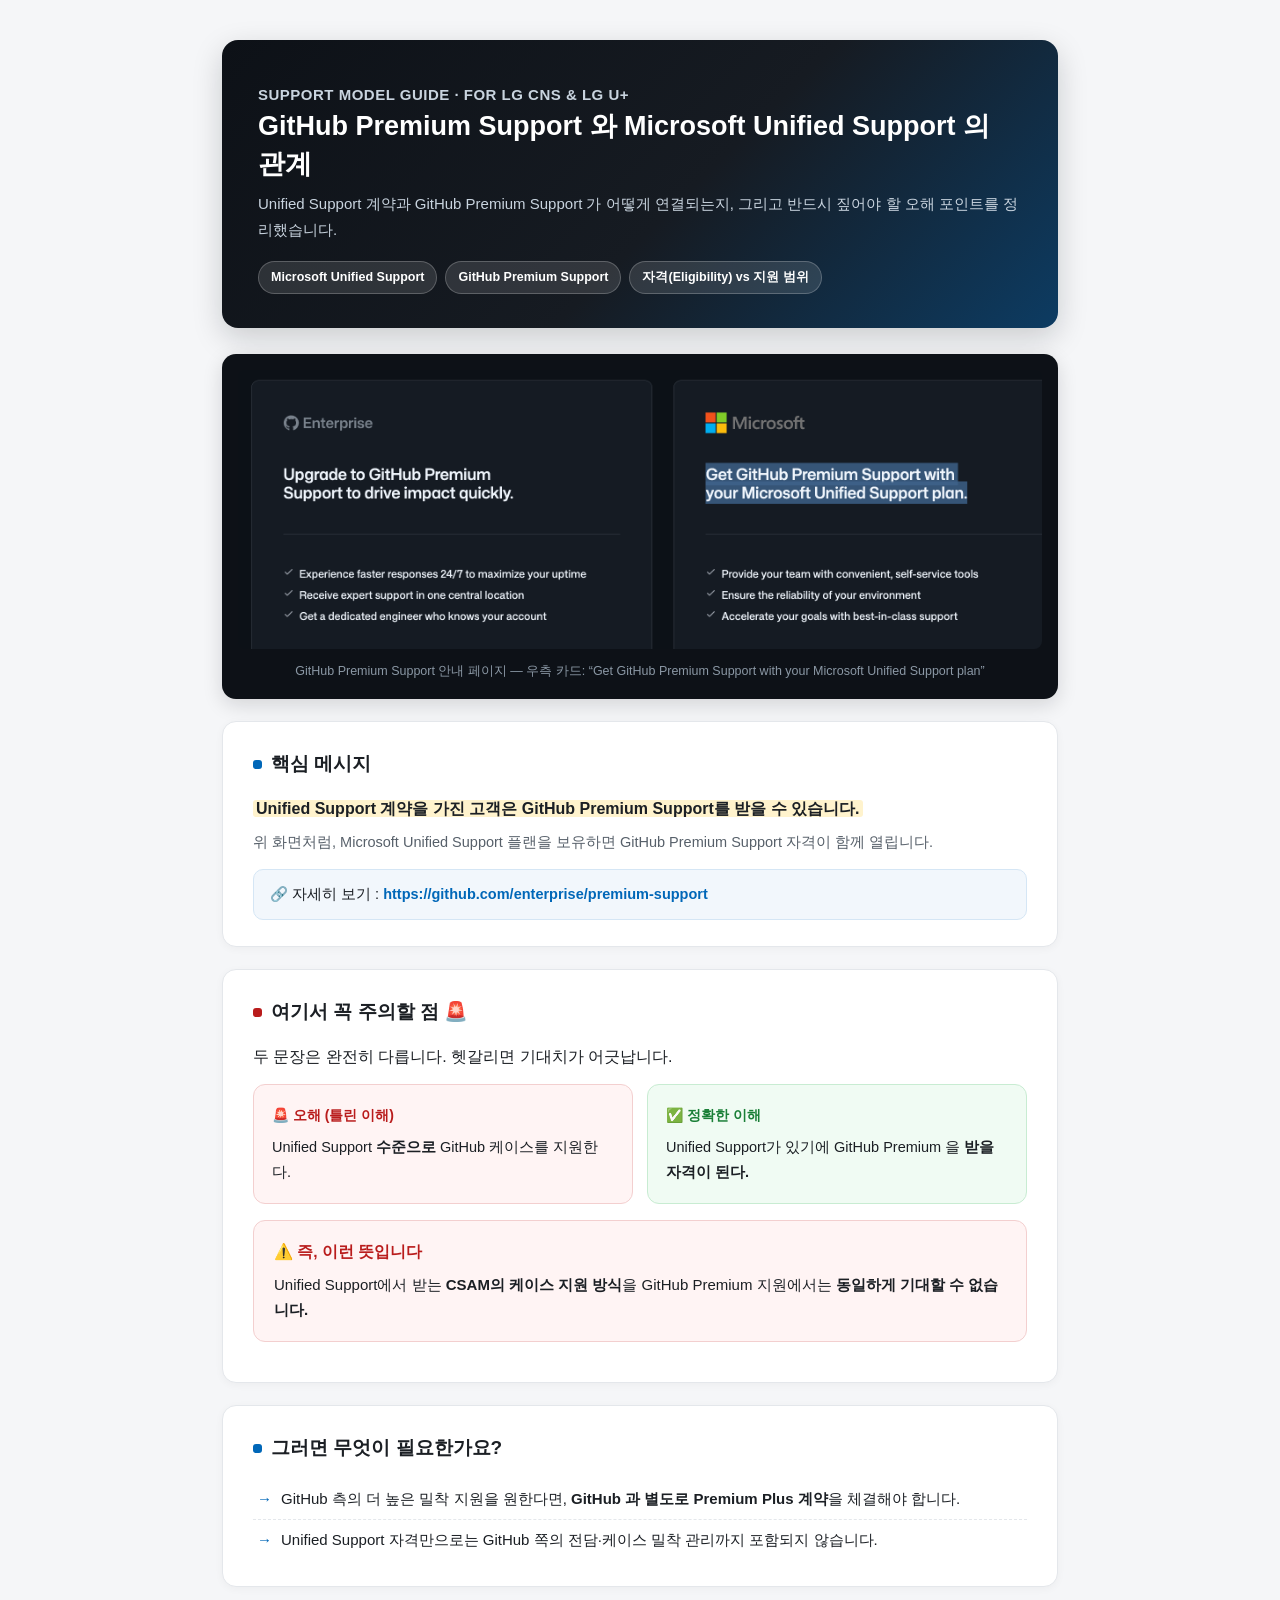
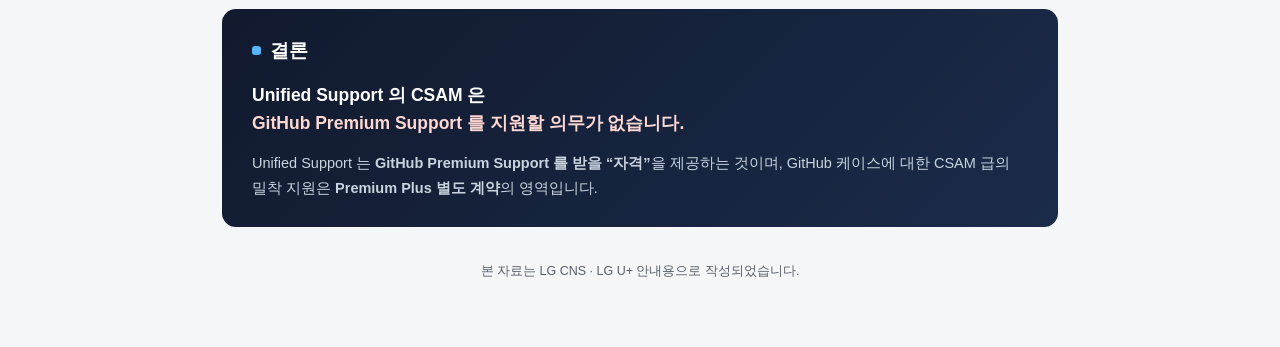
==== public/GHE/github-premium-support.html @ f6d270d6 "Add files via upload" ====
<!DOCTYPE html>
<html lang="ko">
<head>
<meta charset="UTF-8">
<meta name="viewport" content="width=device-width, initial-scale=1.0">
<title>GitHub Premium Support &amp; Microsoft Unified Support 안내</title>
<style>
  :root {
    --ms-blue: #0067b8;
    --gh-dark: #0d1117;
    --ink: #1b1f24;
    --muted: #57606a;
    --line: #e4e7eb;
    --ok: #1a7f37;
    --warn: #b91c1c;
    --warn-bg: #fff4f4;
    --ok-bg: #f0fbf3;
    --card-bg: #ffffff;
  }
  * { box-sizing: border-box; }
  html, body { margin: 0; padding: 0; }
  body {
    font-family: 'Microsoft GothicNeo', 'Apple SD Gothic Neo', 'Malgun Gothic',
                 '맑은 고딕', 'Segoe UI', sans-serif;
    color: var(--ink);
    background: #f5f6f8;
    line-height: 1.72;
    -webkit-font-smoothing: antialiased;
  }
  .wrap { max-width: 880px; margin: 0 auto; padding: 40px 22px 64px; }

  header.hero {
    background: linear-gradient(135deg, #0d1117 0%, #161b22 55%, #0067b8 160%);
    color: #fff; border-radius: 16px; padding: 34px 36px;
    box-shadow: 0 10px 30px rgba(13,17,23,.18);
  }
  .kicker { font-size: 13px; letter-spacing: .5px; color: #9fd0ff;
            text-transform: uppercase; font-weight: 700; margin: 0 0 8px; }
  header.hero h1 { font-size: 27px; line-height: 1.4; margin: 0 0 6px; font-weight: 800; }
  header.hero p { margin: 8px 0 0; color: #c9d4df; font-size: 15px; }
  .badges { margin-top: 18px; display: flex; gap: 8px; flex-wrap: wrap; }
  .badge { background: rgba(255,255,255,.12); border: 1px solid rgba(255,255,255,.22);
           padding: 5px 12px; border-radius: 999px; font-size: 12.5px; font-weight: 600; }

  .figure { margin: 26px 0 8px; background: #0d1117; border-radius: 14px;
            padding: 16px; box-shadow: 0 6px 20px rgba(13,17,23,.14); }
  .figure img { width: 100%; display: block; border-radius: 8px; }
  .figure figcaption { color: #8b98a5; font-size: 12.5px; text-align: center;
                       margin-top: 12px; }

  section.card { background: var(--card-bg); border: 1px solid var(--line);
                 border-radius: 14px; padding: 26px 30px; margin-top: 22px;
                 box-shadow: 0 2px 8px rgba(27,31,36,.04); }
  h2 { font-size: 19px; margin: 0 0 14px; font-weight: 800; display: flex;
       align-items: center; gap: 9px; }
  h2 .dot { width: 9px; height: 9px; border-radius: 3px; background: var(--ms-blue);
            display: inline-block; }
  p.lead { font-size: 16px; margin: 0 0 6px; }
  a.link { color: var(--ms-blue); font-weight: 700; text-decoration: none;
           word-break: break-all; }
  a.link:hover { text-decoration: underline; }
  .linkbox { background: #f2f7fc; border: 1px solid #d5e6f5; border-radius: 10px;
             padding: 12px 16px; margin-top: 14px; font-size: 14.5px; }

  .callout { border-radius: 12px; padding: 18px 20px; margin: 14px 0; }
  .callout .t { font-weight: 800; margin: 0 0 6px; font-size: 15.5px;
                display: flex; align-items: center; gap: 8px; }
  .callout p { margin: 0; font-size: 15px; }
  .warn { background: var(--warn-bg); border: 1px solid #f3cfcf; }
  .warn .t { color: var(--warn); }
  .ok { background: var(--ok-bg); border: 1px solid #c8ecd2; }
  .ok .t { color: var(--ok); }

  .vs { display: grid; grid-template-columns: 1fr 1fr; gap: 14px; margin-top: 6px; }
  .vs .col { border-radius: 12px; padding: 18px 18px; }
  .vs .no { background: var(--warn-bg); border: 1px solid #f3cfcf; }
  .vs .yes { background: var(--ok-bg); border: 1px solid #c8ecd2; }
  .vs .tag { font-weight: 800; font-size: 14px; margin: 0 0 8px; }
  .vs .no .tag { color: var(--warn); }
  .vs .yes .tag { color: var(--ok); }
  .vs p { margin: 0; font-size: 14.5px; }
  @media (max-width: 620px) { .vs { grid-template-columns: 1fr; } }

  ul.clean { margin: 8px 0 0; padding: 0; list-style: none; }
  ul.clean li { position: relative; padding: 7px 0 7px 28px; font-size: 15px;
                border-bottom: 1px dashed var(--line); }
  ul.clean li:last-child { border-bottom: none; }
  ul.clean li::before { content: "→"; position: absolute; left: 4px; top: 7px;
                        color: var(--ms-blue); font-weight: 800; }

  .conclusion { background: linear-gradient(135deg, #111a2e, #1b2b4a);
                color: #fff; border-radius: 14px; padding: 26px 30px; margin-top: 22px; }
  .conclusion h2 { color: #fff; }
  .conclusion h2 .dot { background: #57b6ff; }
  .conclusion .big { font-size: 17.5px; font-weight: 800; line-height: 1.6;
                     margin: 6px 0 0; }
  .conclusion .big em { color: #ffd7d3; font-style: normal; }

  footer { text-align: center; color: var(--muted); font-size: 12.5px;
           margin-top: 34px; }
  strong.hl { background: #fff3cd; padding: 0 3px; border-radius: 3px; }
</style>
</head>
<body>
<div class="wrap">

  <header class="hero">
    <p class="kicker">Support Model Guide · For LG CNS &amp; LG U+</p>
    <h1>GitHub Premium Support 와 Microsoft Unified Support 의 관계</h1>
    <p>Unified Support 계약과 GitHub Premium Support 가 어떻게 연결되는지, 그리고 반드시 짚어야 할 오해 포인트를 정리했습니다.</p>
    <div class="badges">
      <span class="badge">Microsoft Unified Support</span>
      <span class="badge">GitHub Premium Support</span>
      <span class="badge">자격(Eligibility) vs 지원 범위</span>
    </div>
  </header>

  <figure class="figure">
    <img src="[data-uri]" alt="GitHub Premium Support 안내 화면 — GitHub Enterprise 카드와 Microsoft Unified Support 카드">
    <figcaption>GitHub Premium Support 안내 페이지 — 우측 카드: “Get GitHub Premium Support with your Microsoft Unified Support plan”</figcaption>
  </figure>

  <section class="card">
    <h2><span class="dot"></span>핵심 메시지</h2>
    <p class="lead"><strong class="hl">Unified Support 계약을 가진 고객은 GitHub Premium Support를 받을 수 있습니다.</strong></p>
    <p style="color:var(--muted); margin:8px 0 0; font-size:14.5px;">
      위 화면처럼, Microsoft Unified Support 플랜을 보유하면 GitHub Premium Support 자격이 함께 열립니다.</p>
    <div class="linkbox">
      🔗 자세히 보기 :
      <a class="link" href="https://github.com/enterprise/premium-support">https://github.com/enterprise/premium-support</a>
    </div>
  </section>

  <section class="card">
    <h2><span class="dot" style="background:var(--warn)"></span>여기서 꼭 주의할 점 🚨</h2>
    <p class="lead" style="margin-bottom:14px;">두 문장은 완전히 다릅니다. 헷갈리면 기대치가 어긋납니다.</p>
    <div class="vs">
      <div class="col no">
        <p class="tag">🚨 오해 (틀린 이해)</p>
        <p>Unified Support <b>수준으로</b> GitHub 케이스를 지원한다.</p>
      </div>
      <div class="col yes">
        <p class="tag">✅ 정확한 이해</p>
        <p>Unified Support가 있기에 GitHub Premium 을 <b>받을 자격이 된다.</b></p>
      </div>
    </div>
    <div class="callout warn" style="margin-top:16px;">
      <p class="t">⚠️ 즉, 이런 뜻입니다</p>
      <p>Unified Support에서 받는 <b>CSAM의 케이스 지원 방식</b>을 GitHub Premium 지원에서는 <b>동일하게 기대할 수 없습니다.</b></p>
    </div>
  </section>

  <section class="card">
    <h2><span class="dot"></span>그러면 무엇이 필요한가요?</h2>
    <ul class="clean">
      <li>GitHub 측의 더 높은 밀착 지원을 원한다면, <b>GitHub 과 별도로 Premium Plus 계약</b>을 체결해야 합니다.</li>
      <li>Unified Support 자격만으로는 GitHub 쪽의 전담·케이스 밀착 관리까지 포함되지 않습니다.</li>
    </ul>
  </section>

  <section class="conclusion">
    <h2><span class="dot"></span>결론</h2>
    <p class="big">Unified Support 의 CSAM 은<br><em>GitHub Premium Support 를 지원할 의무가 없습니다.</em></p>
    <p style="margin:14px 0 0; color:#c9d4df; font-size:14.5px;">
      Unified Support 는 <b>GitHub Premium Support 를 받을 “자격”</b>을 제공하는 것이며,
      GitHub 케이스에 대한 CSAM 급의 밀착 지원은 <b>Premium Plus 별도 계약</b>의 영역입니다.</p>
  </section>

  <footer>
    본 자료는 LG CNS · LG U+ 안내용으로 작성되었습니다.
  </footer>

</div>
</body>
</html>
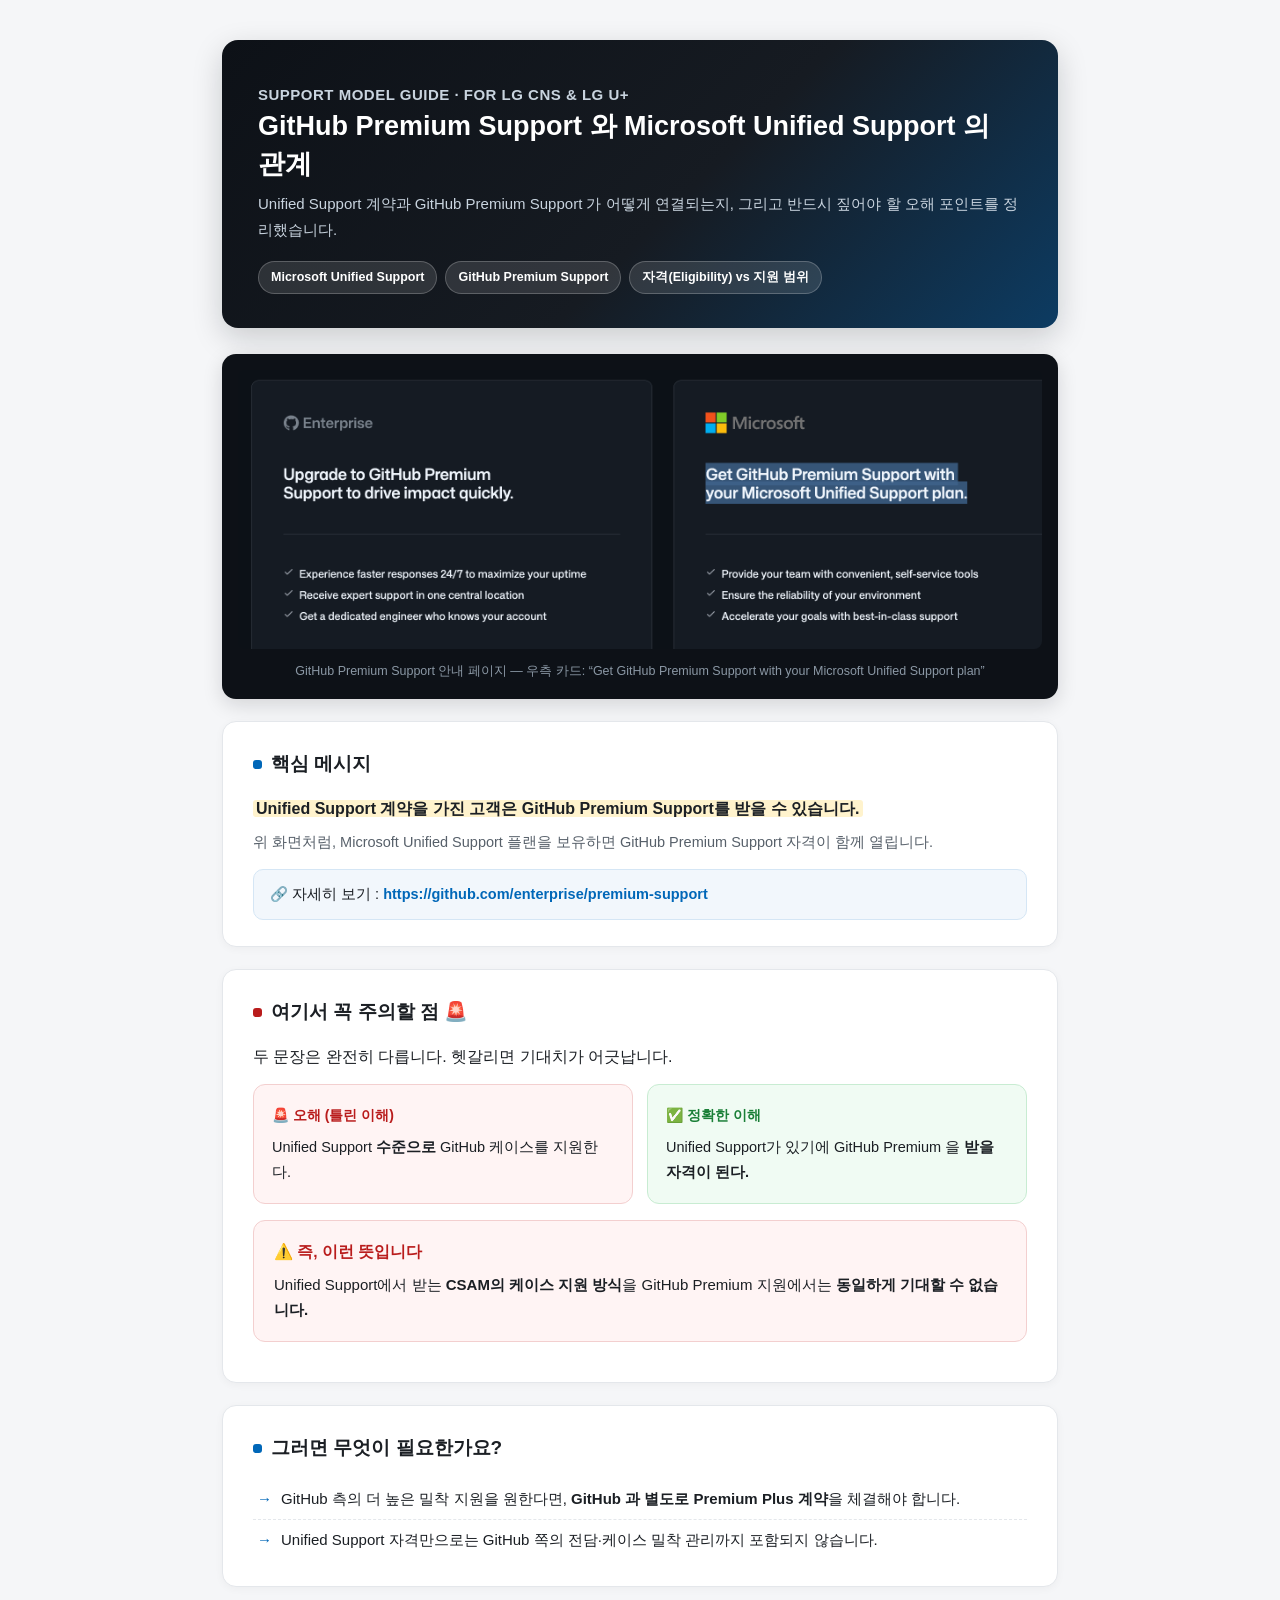
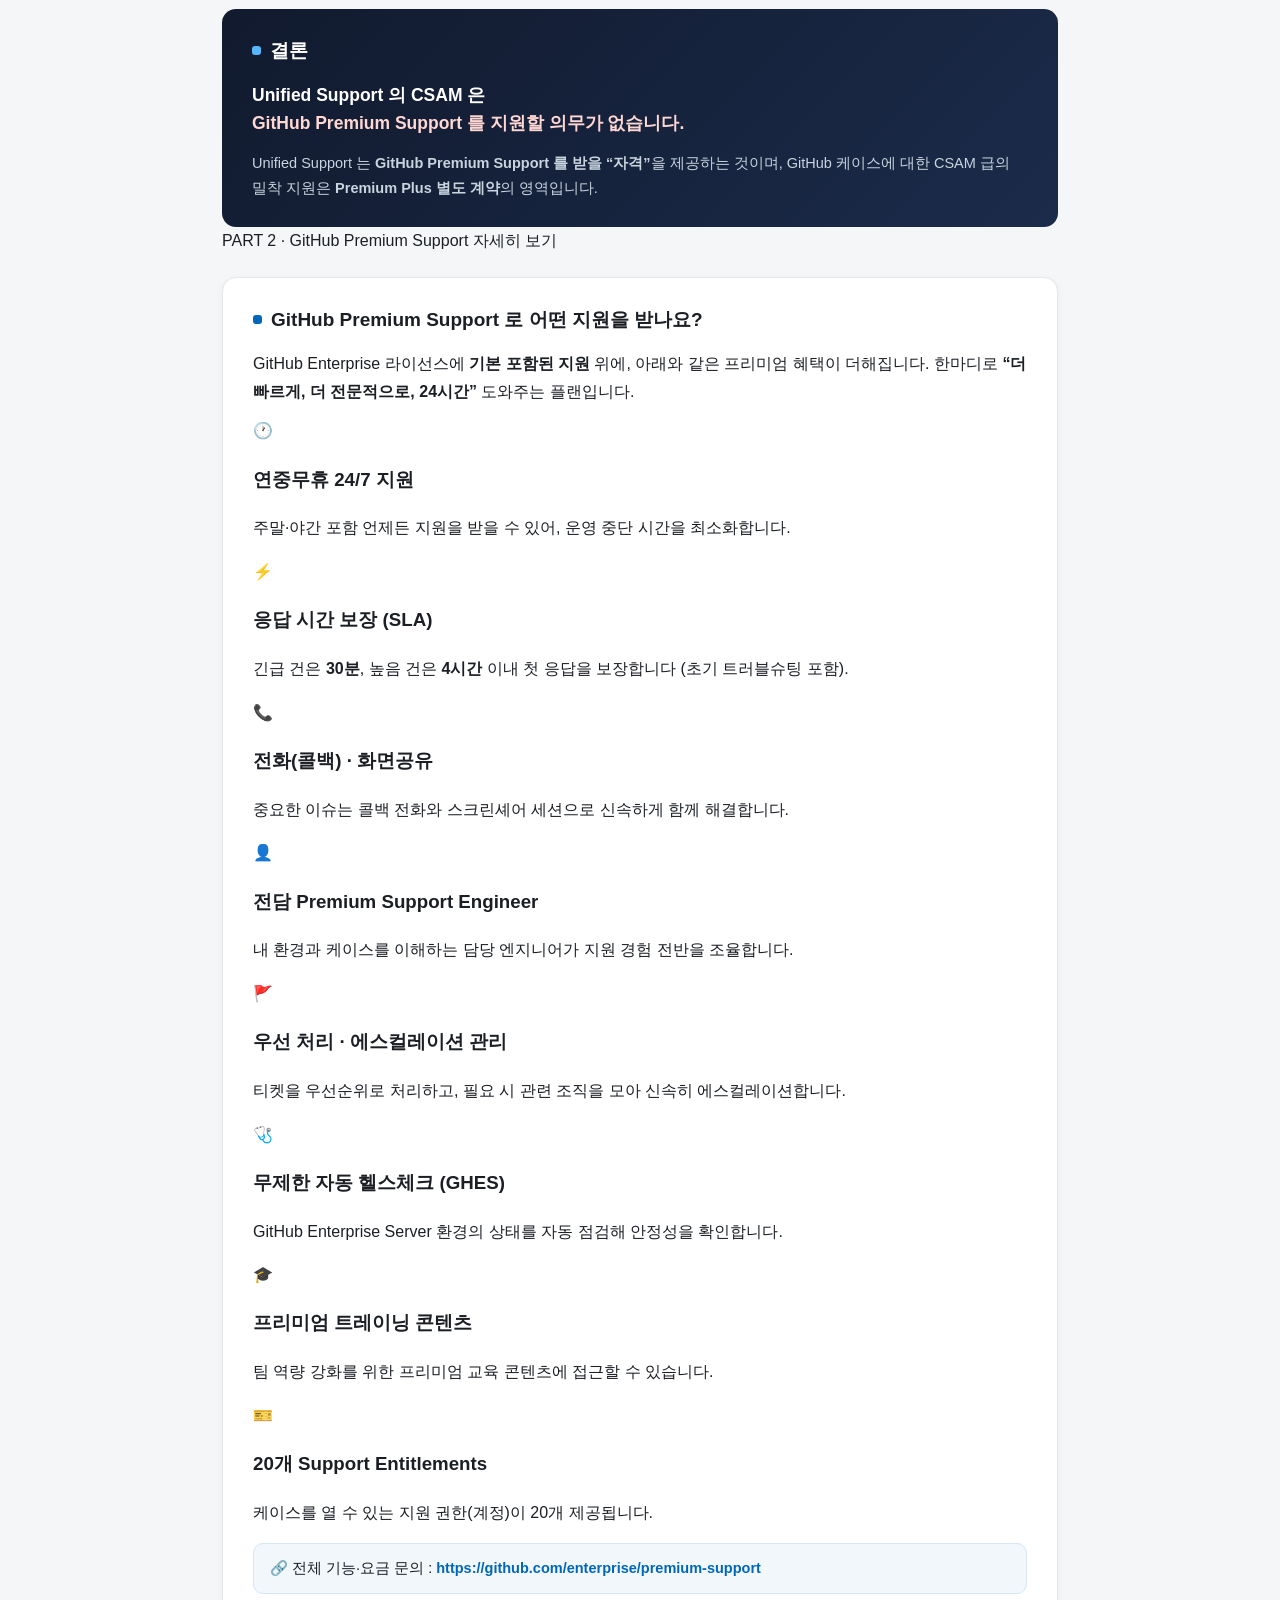
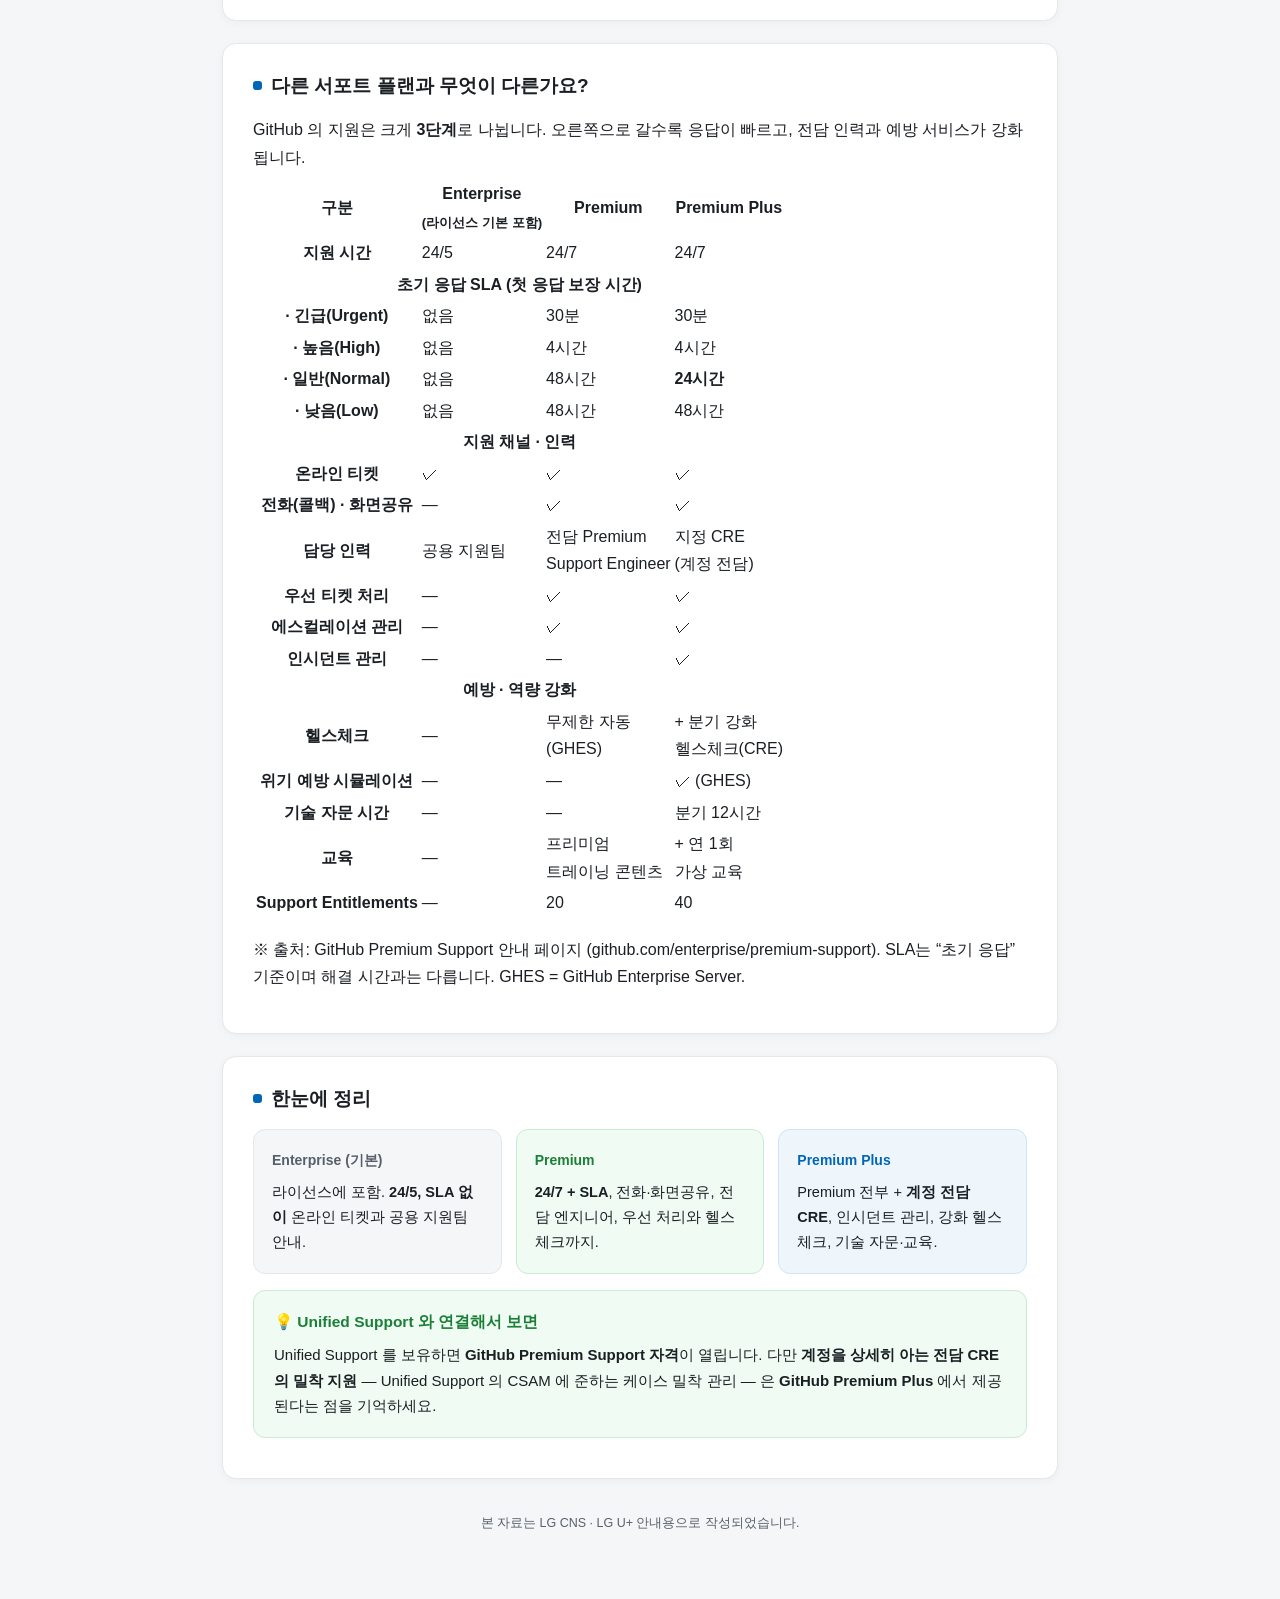
==== commit 5c4c3481: "Enhance GitHub Premium Support section with details Added detailed information about GitHub Premium " ====
--- a/public/GHE/github-premium-support.html
+++ b/public/GHE/github-premium-support.html
@@ -165,6 +165,126 @@
       Unified Support 는 <b>GitHub Premium Support 를 받을 “자격”</b>을 제공하는 것이며,
       GitHub 케이스에 대한 CSAM 급의 밀착 지원은 <b>Premium Plus 별도 계약</b>의 영역입니다.</p>
   </section>
+  <!-- ===================== 이어지는 새 섹션 시작 ===================== -->
+  <div class="divider"><span>PART 2 · GitHub Premium Support 자세히 보기</span></div>
+
+  <section class="card">
+    <h2><span class="dot"></span>GitHub Premium Support 로 어떤 지원을 받나요?</h2>
+    <p class="lead" style="margin-bottom:12px;">
+      GitHub Enterprise 라이선스에 <b>기본 포함된 지원</b> 위에, 아래와 같은 프리미엄 혜택이 더해집니다.
+      한마디로 <b>“더 빠르게, 더 전문적으로, 24시간”</b> 도와주는 플랜입니다.</p>
+    <div class="benefits">
+      <div class="benefit">
+        <div class="ic">🕐</div>
+        <h3>연중무휴 24/7 지원</h3>
+        <p>주말·야간 포함 언제든 지원을 받을 수 있어, 운영 중단 시간을 최소화합니다.</p>
+      </div>
+      <div class="benefit">
+        <div class="ic">⚡</div>
+        <h3>응답 시간 보장 (SLA)</h3>
+        <p>긴급 건은 <b>30분</b>, 높음 건은 <b>4시간</b> 이내 첫 응답을 보장합니다 (초기 트러블슈팅 포함).</p>
+      </div>
+      <div class="benefit">
+        <div class="ic">📞</div>
+        <h3>전화(콜백) · 화면공유</h3>
+        <p>중요한 이슈는 콜백 전화와 스크린셰어 세션으로 신속하게 함께 해결합니다.</p>
+      </div>
+      <div class="benefit">
+        <div class="ic">👤</div>
+        <h3>전담 Premium Support Engineer</h3>
+        <p>내 환경과 케이스를 이해하는 담당 엔지니어가 지원 경험 전반을 조율합니다.</p>
+      </div>
+      <div class="benefit">
+        <div class="ic">🚩</div>
+        <h3>우선 처리 · 에스컬레이션 관리</h3>
+        <p>티켓을 우선순위로 처리하고, 필요 시 관련 조직을 모아 신속히 에스컬레이션합니다.</p>
+      </div>
+      <div class="benefit">
+        <div class="ic">🩺</div>
+        <h3>무제한 자동 헬스체크 (GHES)</h3>
+        <p>GitHub Enterprise Server 환경의 상태를 자동 점검해 안정성을 확인합니다.</p>
+      </div>
+      <div class="benefit">
+        <div class="ic">🎓</div>
+        <h3>프리미엄 트레이닝 콘텐츠</h3>
+        <p>팀 역량 강화를 위한 프리미엄 교육 콘텐츠에 접근할 수 있습니다.</p>
+      </div>
+      <div class="benefit">
+        <div class="ic">🎫</div>
+        <h3>20개 Support Entitlements</h3>
+        <p>케이스를 열 수 있는 지원 권한(계정)이 20개 제공됩니다.</p>
+      </div>
+    </div>
+    <div class="linkbox" style="margin-top:16px;">
+      🔗 전체 기능·요금 문의 :
+      <a class="link" href="https://github.com/enterprise/premium-support">https://github.com/enterprise/premium-support</a>
+    </div>
+  </section>
+
+  <section class="card">
+    <h2><span class="dot"></span>다른 서포트 플랜과 무엇이 다른가요?</h2>
+    <p class="lead" style="margin-bottom:6px;">
+      GitHub 의 지원은 크게 <b>3단계</b>로 나뉩니다. 오른쪽으로 갈수록 응답이 빠르고, 전담 인력과 예방 서비스가 강화됩니다.</p>
+    <div class="tscroll">
+      <table class="cmp">
+        <thead>
+          <tr>
+            <th>구분</th>
+            <th>Enterprise <br><small>(라이선스 기본 포함)</small></th>
+            <th class="hcol">Premium</th>
+            <th>Premium Plus</th>
+          </tr>
+        </thead>
+        <tbody>
+          <tr><th>지원 시간</th><td>24/5</td><td class="hcol">24/7</td><td>24/7</td></tr>
+          <tr><th class="grp" colspan="4">초기 응답 SLA (첫 응답 보장 시간)</th></tr>
+          <tr><th>· 긴급(Urgent)</th><td class="no">없음</td><td class="hcol">30분</td><td>30분</td></tr>
+          <tr><th>· 높음(High)</th><td class="no">없음</td><td class="hcol">4시간</td><td>4시간</td></tr>
+          <tr><th>· 일반(Normal)</th><td class="no">없음</td><td class="hcol">48시간</td><td><b>24시간</b></td></tr>
+          <tr><th>· 낮음(Low)</th><td class="no">없음</td><td class="hcol">48시간</td><td>48시간</td></tr>
+          <tr><th class="grp" colspan="4">지원 채널 · 인력</th></tr>
+          <tr><th>온라인 티켓</th><td><span class="yesmark">✓</span></td><td class="hcol"><span class="yesmark">✓</span></td><td><span class="yesmark">✓</span></td></tr>
+          <tr><th>전화(콜백) · 화면공유</th><td class="no">—</td><td class="hcol"><span class="yesmark">✓</span></td><td><span class="yesmark">✓</span></td></tr>
+          <tr><th>담당 인력</th><td>공용 지원팀</td><td class="hcol">전담 Premium<br>Support Engineer</td><td>지정 CRE<br>(계정 전담)</td></tr>
+          <tr><th>우선 티켓 처리</th><td class="no">—</td><td class="hcol"><span class="yesmark">✓</span></td><td><span class="yesmark">✓</span></td></tr>
+          <tr><th>에스컬레이션 관리</th><td class="no">—</td><td class="hcol"><span class="yesmark">✓</span></td><td><span class="yesmark">✓</span></td></tr>
+          <tr><th>인시던트 관리</th><td class="no">—</td><td class="hcol no">—</td><td><span class="yesmark">✓</span></td></tr>
+          <tr><th class="grp" colspan="4">예방 · 역량 강화</th></tr>
+          <tr><th>헬스체크</th><td class="no">—</td><td class="hcol">무제한 자동<br>(GHES)</td><td>+ 분기 강화<br>헬스체크(CRE)</td></tr>
+          <tr><th>위기 예방 시뮬레이션</th><td class="no">—</td><td class="hcol no">—</td><td>✓ (GHES)</td></tr>
+          <tr><th>기술 자문 시간</th><td class="no">—</td><td class="hcol no">—</td><td>분기 12시간</td></tr>
+          <tr><th>교육</th><td class="no">—</td><td class="hcol">프리미엄<br>트레이닝 콘텐츠</td><td>+ 연 1회<br>가상 교육</td></tr>
+          <tr><th>Support Entitlements</th><td class="no">—</td><td class="hcol">20</td><td>40</td></tr>
+        </tbody>
+      </table>
+    </div>
+    <p class="tnote">※ 출처: GitHub Premium Support 안내 페이지 (github.com/enterprise/premium-support). SLA는 “초기 응답” 기준이며 해결 시간과는 다릅니다. GHES = GitHub Enterprise Server.</p>
+  </section>
+
+  <section class="card">
+    <h2><span class="dot"></span>한눈에 정리</h2>
+    <div class="vs" style="grid-template-columns:1fr 1fr 1fr;">
+      <div class="col" style="background:#f4f6f8;border:1px solid var(--line);">
+        <p class="tag" style="color:var(--muted)">Enterprise (기본)</p>
+        <p>라이선스에 포함. <b>24/5, SLA 없이</b> 온라인 티켓과 공용 지원팀 안내.</p>
+      </div>
+      <div class="col yes">
+        <p class="tag">Premium</p>
+        <p><b>24/7 + SLA</b>, 전화·화면공유, 전담 엔지니어, 우선 처리와 헬스체크까지.</p>
+      </div>
+      <div class="col" style="background:#eef6fc;border:1px solid #cfe4f6;">
+        <p class="tag" style="color:var(--ms-blue)">Premium Plus</p>
+        <p>Premium 전부 + <b>계정 전담 CRE</b>, 인시던트 관리, 강화 헬스체크, 기술 자문·교육.</p>
+      </div>
+    </div>
+    <div class="callout ok" style="margin-top:16px;">
+      <p class="t">💡 Unified Support 와 연결해서 보면</p>
+      <p>Unified Support 를 보유하면 <b>GitHub Premium Support 자격</b>이 열립니다.
+      다만 <b>계정을 상세히 아는 전담 CRE 의 밀착 지원</b> — Unified Support 의 CSAM 에 준하는 케이스 밀착 관리 — 은
+      <b>GitHub Premium Plus</b> 에서 제공된다는 점을 기억하세요.</p>
+    </div>
+  </section>
+  <!-- ===================== 이어지는 새 섹션 끝 ===================== -->
 
   <footer>
     본 자료는 LG CNS · LG U+ 안내용으로 작성되었습니다.
@@ -172,4 +292,4 @@
 
 </div>
 </body>
-</html>+</html>
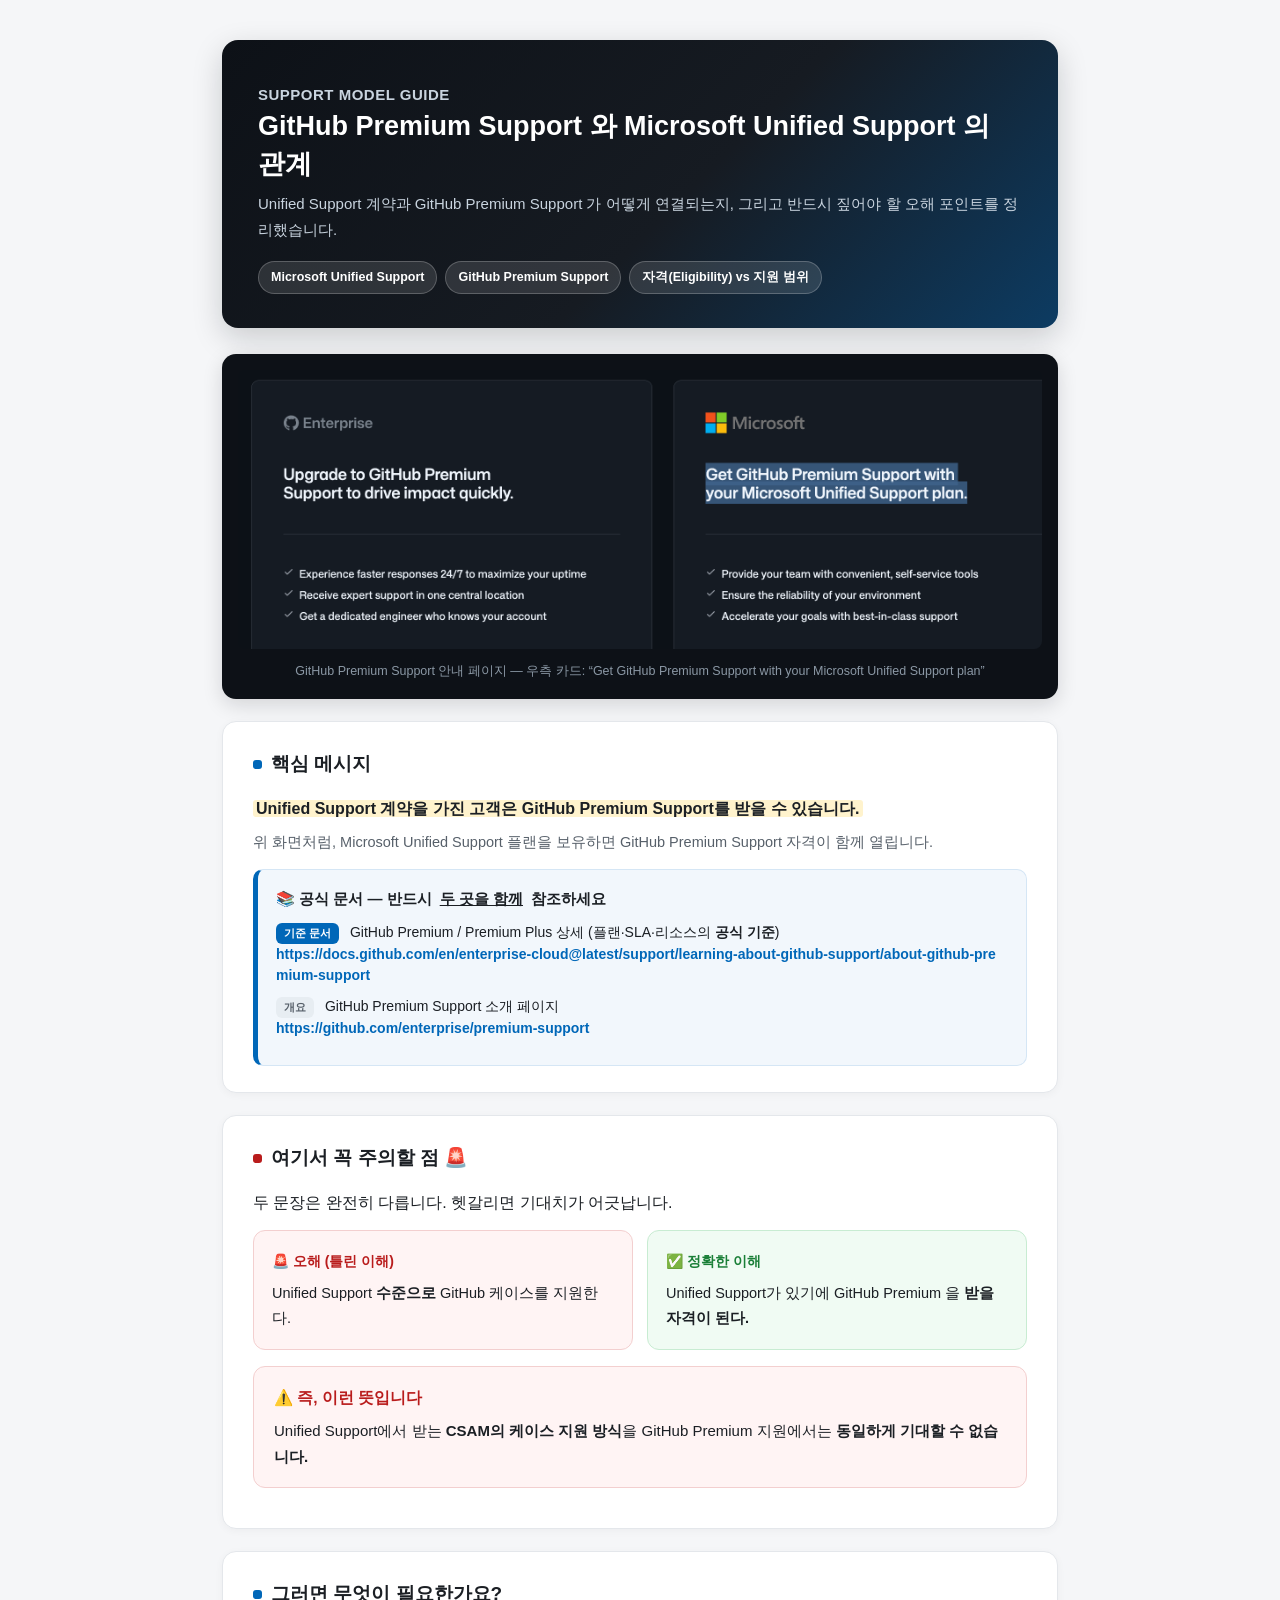
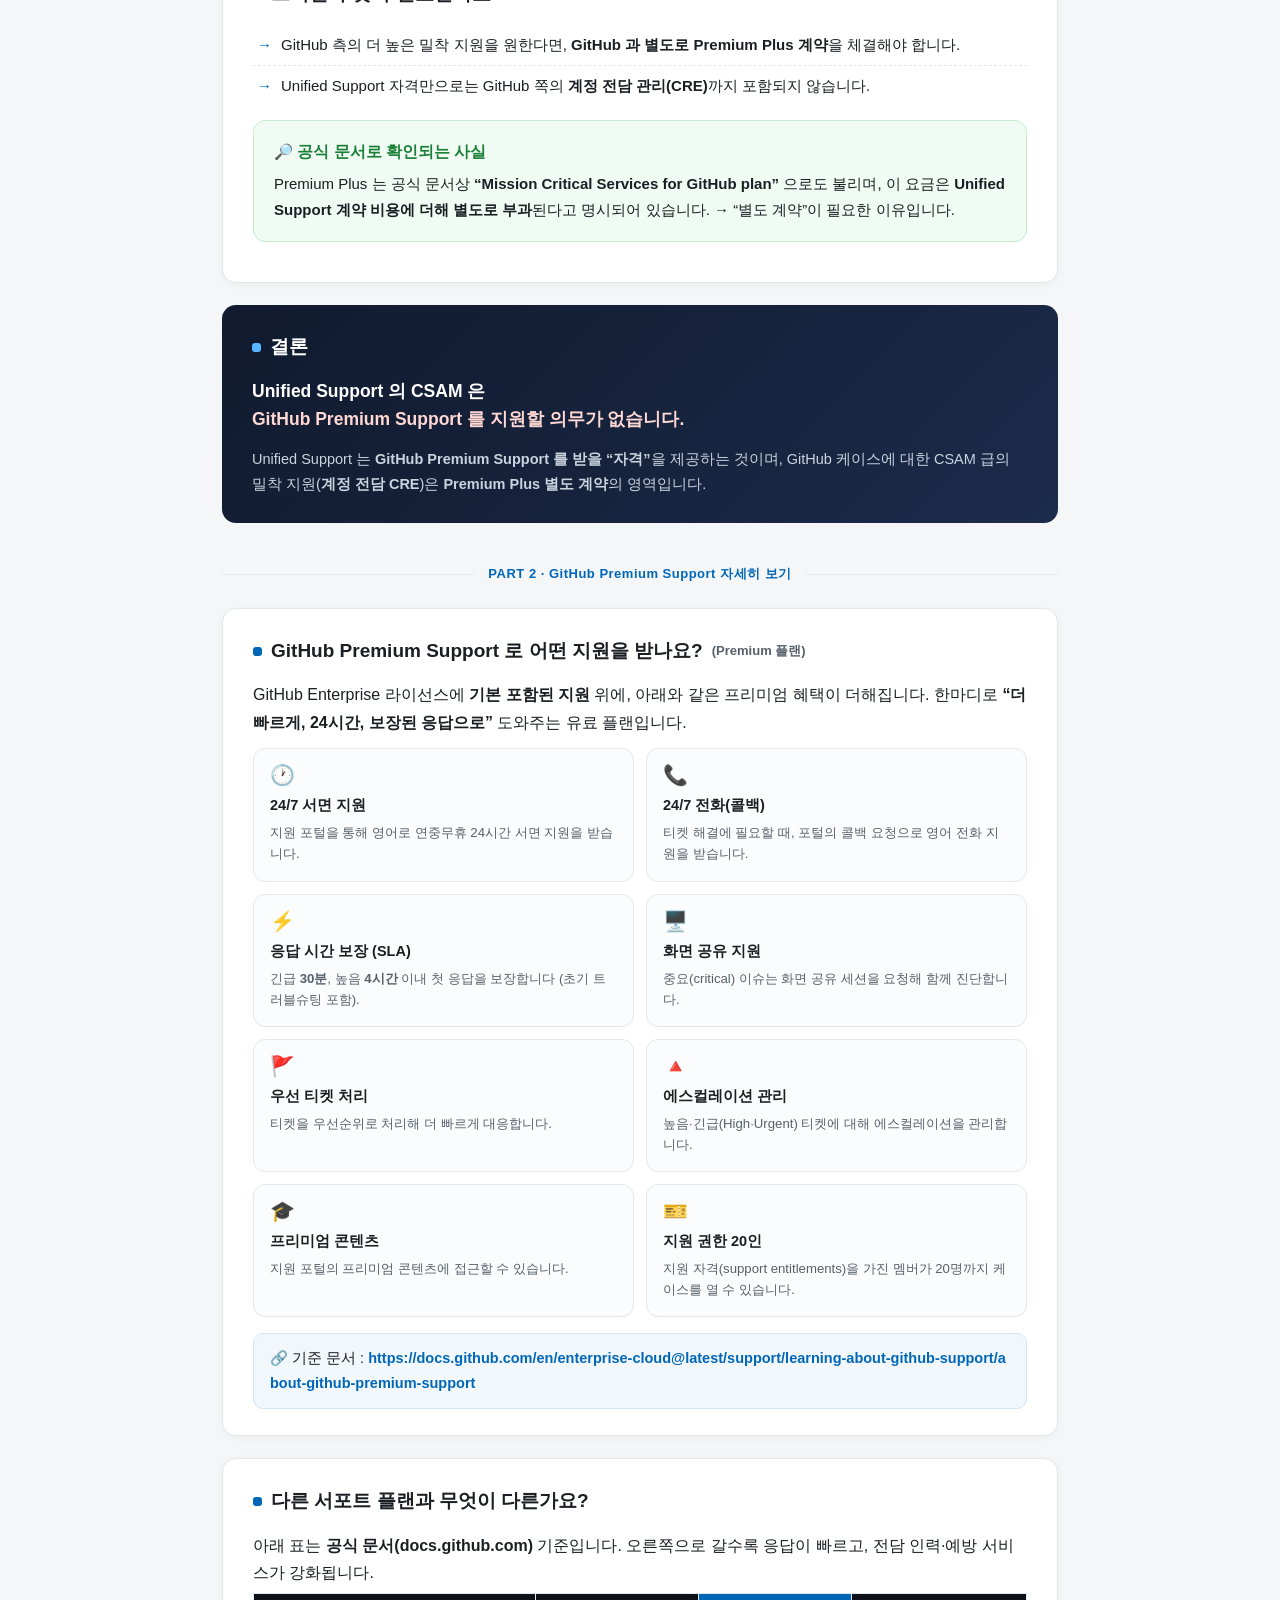
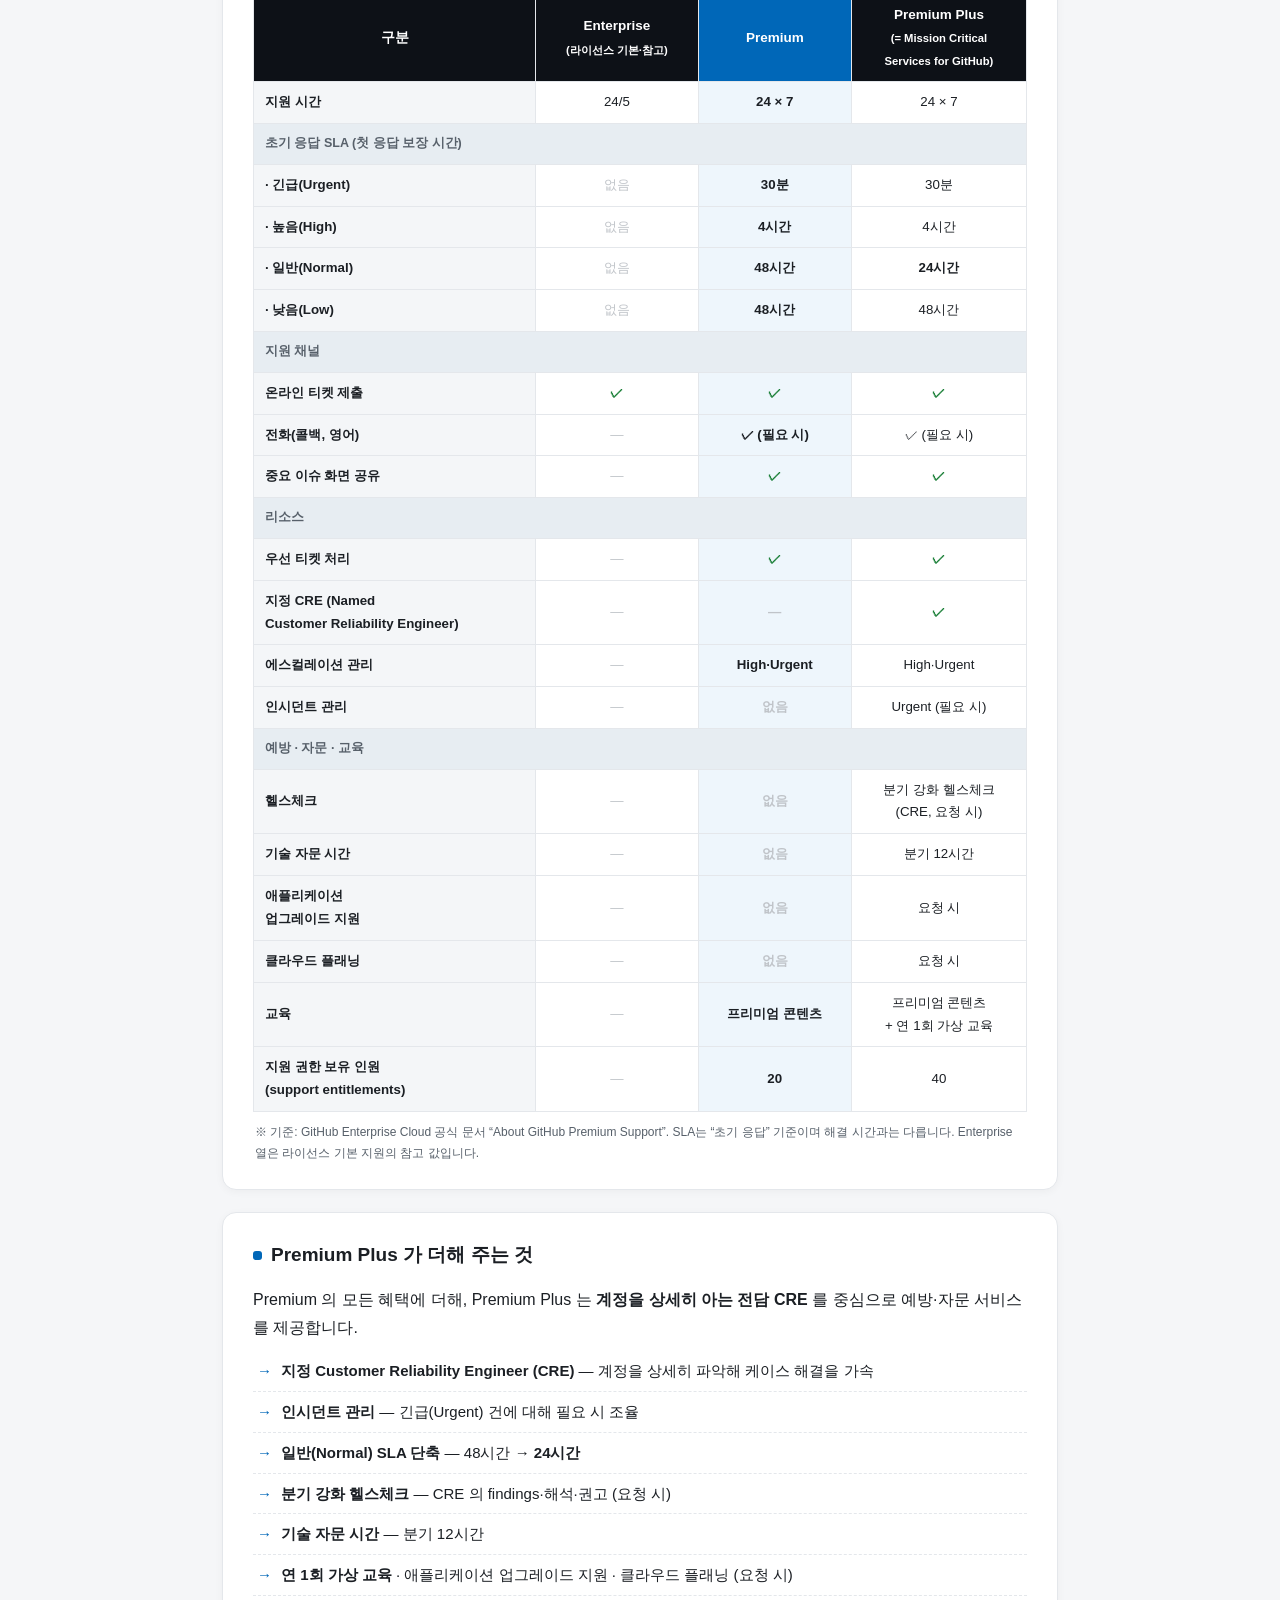
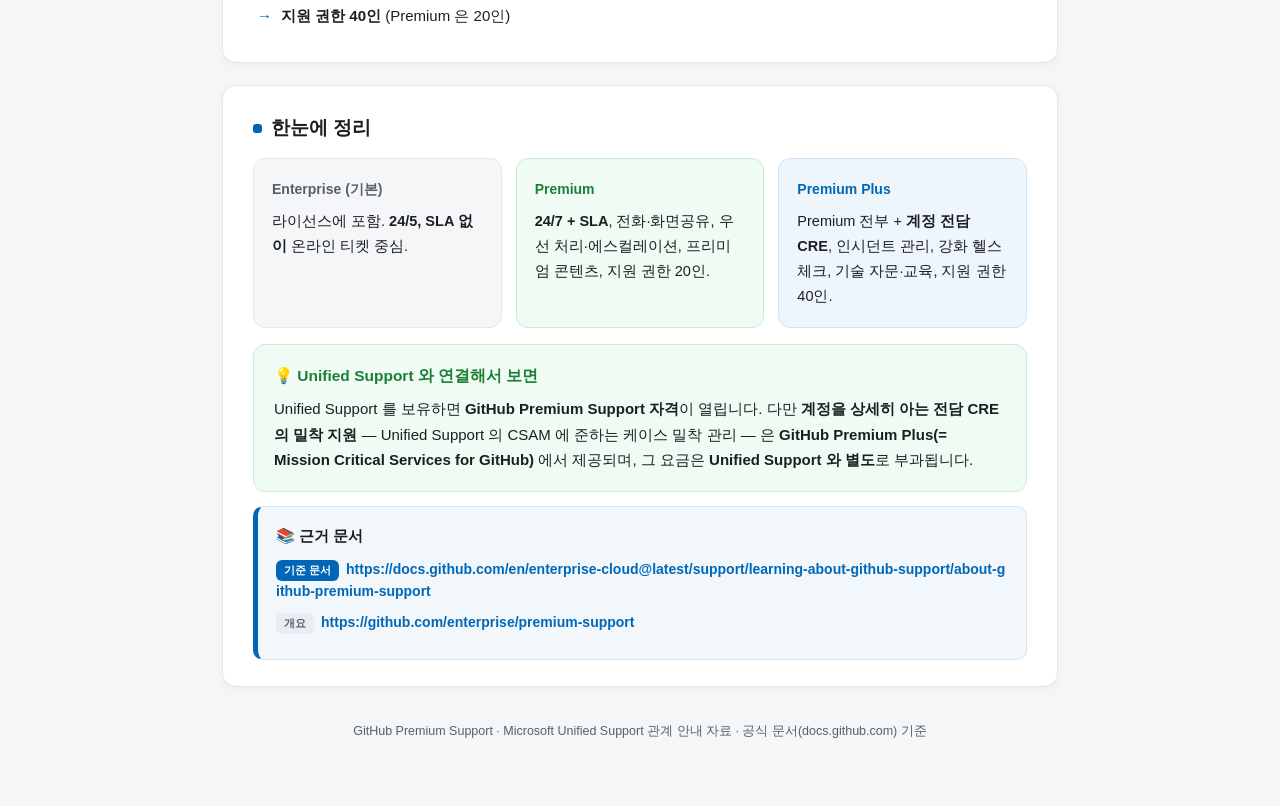
==== commit 2f1a7708: "Add files via upload" ====
--- a/public/GHE/github-premium-support.html
+++ b/public/GHE/github-premium-support.html
@@ -99,13 +99,52 @@
   footer { text-align: center; color: var(--muted); font-size: 12.5px;
            margin-top: 34px; }
   strong.hl { background: #fff3cd; padding: 0 3px; border-radius: 3px; }
+
+  /* ===== 공식 문서 참조 강조 박스 ===== */
+  .refbox { background:#f2f7fc; border:1px solid #d5e6f5; border-left:5px solid var(--ms-blue);
+            border-radius:10px; padding:16px 18px; margin-top:14px; }
+  .refbox .rt { font-weight:800; font-size:15px; margin:0 0 10px; display:flex; align-items:center; gap:8px; }
+  .refbox ul { margin:0; padding:0; list-style:none; }
+  .refbox li { margin:9px 0; font-size:14px; line-height:1.55; }
+  .tagpri { display:inline-block; background:var(--ms-blue); color:#fff; font-size:11px; font-weight:800;
+            padding:2px 8px; border-radius:6px; margin-right:7px; }
+  .tagov { display:inline-block; background:#e7edf2; color:var(--muted); font-size:11px; font-weight:800;
+           padding:2px 8px; border-radius:6px; margin-right:7px; }
+
+  /* ===== 이어지는 새 섹션 전용 스타일 ===== */
+  .divider { display: flex; align-items: center; gap: 14px; margin: 40px 0 4px; }
+  .divider::before, .divider::after { content: ""; height: 1px; flex: 1; background: var(--line); }
+  .divider span { font-size: 13px; font-weight: 800; color: var(--ms-blue);
+                  letter-spacing: .5px; }
+
+  .benefits { display: grid; grid-template-columns: repeat(2, 1fr); gap: 12px; margin-top: 6px; }
+  .benefit { border: 1px solid var(--line); border-radius: 12px; padding: 16px 16px;
+             background: #fbfcfd; }
+  .benefit .ic { font-size: 20px; line-height: 1; }
+  .benefit h3 { font-size: 14.5px; margin: 8px 0 4px; font-weight: 800; }
+  .benefit p { font-size: 13.2px; margin: 0; color: var(--muted); line-height: 1.6; }
+  @media (max-width: 620px) { .benefits { grid-template-columns: 1fr; } }
+
+  .tscroll { overflow-x: auto; margin-top: 6px; -webkit-overflow-scrolling: touch; }
+  table.cmp { border-collapse: collapse; width: 100%; min-width: 600px; font-size: 13.3px; }
+  table.cmp th, table.cmp td { border: 1px solid var(--line); padding: 9px 11px; text-align: center;
+                               vertical-align: middle; }
+  table.cmp thead th { background: #0d1117; color: #fff; font-weight: 800; font-size: 13.5px; }
+  table.cmp thead th.hcol { background: var(--ms-blue); }
+  table.cmp tbody th { background: #f4f6f8; text-align: left; font-weight: 700; color: var(--ink);
+                       white-space: nowrap; }
+  table.cmp td.hcol { background: #eef6fc; font-weight: 700; }
+  table.cmp td.no { color: #c0c4c9; }
+  table.cmp tbody th.grp { background: #e7edf2; font-size: 12.5px; color: var(--muted); font-weight:800; }
+  .yesmark { color: var(--ok); font-weight: 800; }
+  .tnote { font-size: 12px; color: var(--muted); margin: 10px 2px 0; }
 </style>
 </head>
 <body>
 <div class="wrap">
 
   <header class="hero">
-    <p class="kicker">Support Model Guide · For LG CNS &amp; LG U+</p>
+    <p class="kicker">Support Model Guide</p>
     <h1>GitHub Premium Support 와 Microsoft Unified Support 의 관계</h1>
     <p>Unified Support 계약과 GitHub Premium Support 가 어떻게 연결되는지, 그리고 반드시 짚어야 할 오해 포인트를 정리했습니다.</p>
     <div class="badges">
@@ -125,9 +164,15 @@
     <p class="lead"><strong class="hl">Unified Support 계약을 가진 고객은 GitHub Premium Support를 받을 수 있습니다.</strong></p>
     <p style="color:var(--muted); margin:8px 0 0; font-size:14.5px;">
       위 화면처럼, Microsoft Unified Support 플랜을 보유하면 GitHub Premium Support 자격이 함께 열립니다.</p>
-    <div class="linkbox">
-      🔗 자세히 보기 :
-      <a class="link" href="https://github.com/enterprise/premium-support">https://github.com/enterprise/premium-support</a>
+
+    <div class="refbox">
+      <p class="rt">📚 공식 문서 — 반드시 <u>두 곳을 함께</u> 참조하세요</p>
+      <ul>
+        <li><span class="tagpri">기준 문서</span> GitHub Premium / Premium Plus 상세 (플랜·SLA·리소스의 <b>공식 기준</b>)<br>
+          <a class="link" href="https://docs.github.com/en/enterprise-cloud@latest/support/learning-about-github-support/about-github-premium-support">https://docs.github.com/en/enterprise-cloud@latest/support/learning-about-github-support/about-github-premium-support</a></li>
+        <li><span class="tagov">개요</span> GitHub Premium Support 소개 페이지<br>
+          <a class="link" href="https://github.com/enterprise/premium-support">https://github.com/enterprise/premium-support</a></li>
+      </ul>
     </div>
   </section>
 
@@ -154,8 +199,13 @@
     <h2><span class="dot"></span>그러면 무엇이 필요한가요?</h2>
     <ul class="clean">
       <li>GitHub 측의 더 높은 밀착 지원을 원한다면, <b>GitHub 과 별도로 Premium Plus 계약</b>을 체결해야 합니다.</li>
-      <li>Unified Support 자격만으로는 GitHub 쪽의 전담·케이스 밀착 관리까지 포함되지 않습니다.</li>
+      <li>Unified Support 자격만으로는 GitHub 쪽의 <b>계정 전담 관리(CRE)</b>까지 포함되지 않습니다.</li>
     </ul>
+    <div class="callout ok" style="margin-top:14px;">
+      <p class="t">🔎 공식 문서로 확인되는 사실</p>
+      <p>Premium Plus 는 공식 문서상 <b>“Mission Critical Services for GitHub plan”</b> 으로도 불리며,
+      이 요금은 <b>Unified Support 계약 비용에 더해 별도로 부과</b>된다고 명시되어 있습니다. → “별도 계약”이 필요한 이유입니다.</p>
+    </div>
   </section>
 
   <section class="conclusion">
@@ -163,102 +213,120 @@
     <p class="big">Unified Support 의 CSAM 은<br><em>GitHub Premium Support 를 지원할 의무가 없습니다.</em></p>
     <p style="margin:14px 0 0; color:#c9d4df; font-size:14.5px;">
       Unified Support 는 <b>GitHub Premium Support 를 받을 “자격”</b>을 제공하는 것이며,
-      GitHub 케이스에 대한 CSAM 급의 밀착 지원은 <b>Premium Plus 별도 계약</b>의 영역입니다.</p>
-  </section>
+      GitHub 케이스에 대한 CSAM 급의 밀착 지원(<b>계정 전담 CRE</b>)은 <b>Premium Plus 별도 계약</b>의 영역입니다.</p>
+  </section>
+
   <!-- ===================== 이어지는 새 섹션 시작 ===================== -->
   <div class="divider"><span>PART 2 · GitHub Premium Support 자세히 보기</span></div>
 
   <section class="card">
-    <h2><span class="dot"></span>GitHub Premium Support 로 어떤 지원을 받나요?</h2>
+    <h2><span class="dot"></span>GitHub Premium Support 로 어떤 지원을 받나요? <small style="font-weight:600;color:var(--muted);font-size:13px;">(Premium 플랜)</small></h2>
     <p class="lead" style="margin-bottom:12px;">
       GitHub Enterprise 라이선스에 <b>기본 포함된 지원</b> 위에, 아래와 같은 프리미엄 혜택이 더해집니다.
-      한마디로 <b>“더 빠르게, 더 전문적으로, 24시간”</b> 도와주는 플랜입니다.</p>
+      한마디로 <b>“더 빠르게, 24시간, 보장된 응답으로”</b> 도와주는 유료 플랜입니다.</p>
     <div class="benefits">
       <div class="benefit">
         <div class="ic">🕐</div>
-        <h3>연중무휴 24/7 지원</h3>
-        <p>주말·야간 포함 언제든 지원을 받을 수 있어, 운영 중단 시간을 최소화합니다.</p>
+        <h3>24/7 서면 지원</h3>
+        <p>지원 포털을 통해 영어로 연중무휴 24시간 서면 지원을 받습니다.</p>
+      </div>
+      <div class="benefit">
+        <div class="ic">📞</div>
+        <h3>24/7 전화(콜백)</h3>
+        <p>티켓 해결에 필요할 때, 포털의 콜백 요청으로 영어 전화 지원을 받습니다.</p>
       </div>
       <div class="benefit">
         <div class="ic">⚡</div>
         <h3>응답 시간 보장 (SLA)</h3>
-        <p>긴급 건은 <b>30분</b>, 높음 건은 <b>4시간</b> 이내 첫 응답을 보장합니다 (초기 트러블슈팅 포함).</p>
-      </div>
-      <div class="benefit">
-        <div class="ic">📞</div>
-        <h3>전화(콜백) · 화면공유</h3>
-        <p>중요한 이슈는 콜백 전화와 스크린셰어 세션으로 신속하게 함께 해결합니다.</p>
-      </div>
-      <div class="benefit">
-        <div class="ic">👤</div>
-        <h3>전담 Premium Support Engineer</h3>
-        <p>내 환경과 케이스를 이해하는 담당 엔지니어가 지원 경험 전반을 조율합니다.</p>
+        <p>긴급 <b>30분</b>, 높음 <b>4시간</b> 이내 첫 응답을 보장합니다 (초기 트러블슈팅 포함).</p>
+      </div>
+      <div class="benefit">
+        <div class="ic">🖥️</div>
+        <h3>화면 공유 지원</h3>
+        <p>중요(critical) 이슈는 화면 공유 세션을 요청해 함께 진단합니다.</p>
       </div>
       <div class="benefit">
         <div class="ic">🚩</div>
-        <h3>우선 처리 · 에스컬레이션 관리</h3>
-        <p>티켓을 우선순위로 처리하고, 필요 시 관련 조직을 모아 신속히 에스컬레이션합니다.</p>
-      </div>
-      <div class="benefit">
-        <div class="ic">🩺</div>
-        <h3>무제한 자동 헬스체크 (GHES)</h3>
-        <p>GitHub Enterprise Server 환경의 상태를 자동 점검해 안정성을 확인합니다.</p>
+        <h3>우선 티켓 처리</h3>
+        <p>티켓을 우선순위로 처리해 더 빠르게 대응합니다.</p>
+      </div>
+      <div class="benefit">
+        <div class="ic">🔺</div>
+        <h3>에스컬레이션 관리</h3>
+        <p>높음·긴급(High·Urgent) 티켓에 대해 에스컬레이션을 관리합니다.</p>
       </div>
       <div class="benefit">
         <div class="ic">🎓</div>
-        <h3>프리미엄 트레이닝 콘텐츠</h3>
-        <p>팀 역량 강화를 위한 프리미엄 교육 콘텐츠에 접근할 수 있습니다.</p>
+        <h3>프리미엄 콘텐츠</h3>
+        <p>지원 포털의 프리미엄 콘텐츠에 접근할 수 있습니다.</p>
       </div>
       <div class="benefit">
         <div class="ic">🎫</div>
-        <h3>20개 Support Entitlements</h3>
-        <p>케이스를 열 수 있는 지원 권한(계정)이 20개 제공됩니다.</p>
+        <h3>지원 권한 20인</h3>
+        <p>지원 자격(support entitlements)을 가진 멤버가 20명까지 케이스를 열 수 있습니다.</p>
       </div>
     </div>
     <div class="linkbox" style="margin-top:16px;">
-      🔗 전체 기능·요금 문의 :
-      <a class="link" href="https://github.com/enterprise/premium-support">https://github.com/enterprise/premium-support</a>
+      🔗 기준 문서 :
+      <a class="link" href="https://docs.github.com/en/enterprise-cloud@latest/support/learning-about-github-support/about-github-premium-support">https://docs.github.com/en/enterprise-cloud@latest/support/learning-about-github-support/about-github-premium-support</a>
     </div>
   </section>
 
   <section class="card">
     <h2><span class="dot"></span>다른 서포트 플랜과 무엇이 다른가요?</h2>
     <p class="lead" style="margin-bottom:6px;">
-      GitHub 의 지원은 크게 <b>3단계</b>로 나뉩니다. 오른쪽으로 갈수록 응답이 빠르고, 전담 인력과 예방 서비스가 강화됩니다.</p>
+      아래 표는 <b>공식 문서(docs.github.com)</b> 기준입니다. 오른쪽으로 갈수록 응답이 빠르고, 전담 인력·예방 서비스가 강화됩니다.</p>
     <div class="tscroll">
       <table class="cmp">
         <thead>
           <tr>
             <th>구분</th>
-            <th>Enterprise <br><small>(라이선스 기본 포함)</small></th>
+            <th>Enterprise <br><small>(라이선스 기본·참고)</small></th>
             <th class="hcol">Premium</th>
-            <th>Premium Plus</th>
+            <th>Premium Plus<br><small>(= Mission Critical<br>Services for GitHub)</small></th>
           </tr>
         </thead>
         <tbody>
-          <tr><th>지원 시간</th><td>24/5</td><td class="hcol">24/7</td><td>24/7</td></tr>
+          <tr><th>지원 시간</th><td>24/5</td><td class="hcol">24 × 7</td><td>24 × 7</td></tr>
           <tr><th class="grp" colspan="4">초기 응답 SLA (첫 응답 보장 시간)</th></tr>
           <tr><th>· 긴급(Urgent)</th><td class="no">없음</td><td class="hcol">30분</td><td>30분</td></tr>
           <tr><th>· 높음(High)</th><td class="no">없음</td><td class="hcol">4시간</td><td>4시간</td></tr>
           <tr><th>· 일반(Normal)</th><td class="no">없음</td><td class="hcol">48시간</td><td><b>24시간</b></td></tr>
           <tr><th>· 낮음(Low)</th><td class="no">없음</td><td class="hcol">48시간</td><td>48시간</td></tr>
-          <tr><th class="grp" colspan="4">지원 채널 · 인력</th></tr>
-          <tr><th>온라인 티켓</th><td><span class="yesmark">✓</span></td><td class="hcol"><span class="yesmark">✓</span></td><td><span class="yesmark">✓</span></td></tr>
-          <tr><th>전화(콜백) · 화면공유</th><td class="no">—</td><td class="hcol"><span class="yesmark">✓</span></td><td><span class="yesmark">✓</span></td></tr>
-          <tr><th>담당 인력</th><td>공용 지원팀</td><td class="hcol">전담 Premium<br>Support Engineer</td><td>지정 CRE<br>(계정 전담)</td></tr>
+          <tr><th class="grp" colspan="4">지원 채널</th></tr>
+          <tr><th>온라인 티켓 제출</th><td><span class="yesmark">✓</span></td><td class="hcol"><span class="yesmark">✓</span></td><td><span class="yesmark">✓</span></td></tr>
+          <tr><th>전화(콜백, 영어)</th><td class="no">—</td><td class="hcol">✓ (필요 시)</td><td>✓ (필요 시)</td></tr>
+          <tr><th>중요 이슈 화면 공유</th><td class="no">—</td><td class="hcol"><span class="yesmark">✓</span></td><td><span class="yesmark">✓</span></td></tr>
+          <tr><th class="grp" colspan="4">리소스</th></tr>
           <tr><th>우선 티켓 처리</th><td class="no">—</td><td class="hcol"><span class="yesmark">✓</span></td><td><span class="yesmark">✓</span></td></tr>
-          <tr><th>에스컬레이션 관리</th><td class="no">—</td><td class="hcol"><span class="yesmark">✓</span></td><td><span class="yesmark">✓</span></td></tr>
-          <tr><th>인시던트 관리</th><td class="no">—</td><td class="hcol no">—</td><td><span class="yesmark">✓</span></td></tr>
-          <tr><th class="grp" colspan="4">예방 · 역량 강화</th></tr>
-          <tr><th>헬스체크</th><td class="no">—</td><td class="hcol">무제한 자동<br>(GHES)</td><td>+ 분기 강화<br>헬스체크(CRE)</td></tr>
-          <tr><th>위기 예방 시뮬레이션</th><td class="no">—</td><td class="hcol no">—</td><td>✓ (GHES)</td></tr>
-          <tr><th>기술 자문 시간</th><td class="no">—</td><td class="hcol no">—</td><td>분기 12시간</td></tr>
-          <tr><th>교육</th><td class="no">—</td><td class="hcol">프리미엄<br>트레이닝 콘텐츠</td><td>+ 연 1회<br>가상 교육</td></tr>
-          <tr><th>Support Entitlements</th><td class="no">—</td><td class="hcol">20</td><td>40</td></tr>
+          <tr><th>지정 CRE (Named<br>Customer Reliability Engineer)</th><td class="no">—</td><td class="hcol no">—</td><td><span class="yesmark">✓</span></td></tr>
+          <tr><th>에스컬레이션 관리</th><td class="no">—</td><td class="hcol">High·Urgent</td><td>High·Urgent</td></tr>
+          <tr><th>인시던트 관리</th><td class="no">—</td><td class="hcol no">없음</td><td>Urgent (필요 시)</td></tr>
+          <tr><th class="grp" colspan="4">예방 · 자문 · 교육</th></tr>
+          <tr><th>헬스체크</th><td class="no">—</td><td class="hcol no">없음</td><td>분기 강화 헬스체크<br>(CRE, 요청 시)</td></tr>
+          <tr><th>기술 자문 시간</th><td class="no">—</td><td class="hcol no">없음</td><td>분기 12시간</td></tr>
+          <tr><th>애플리케이션<br>업그레이드 지원</th><td class="no">—</td><td class="hcol no">없음</td><td>요청 시</td></tr>
+          <tr><th>클라우드 플래닝</th><td class="no">—</td><td class="hcol no">없음</td><td>요청 시</td></tr>
+          <tr><th>교육</th><td class="no">—</td><td class="hcol">프리미엄 콘텐츠</td><td>프리미엄 콘텐츠<br>+ 연 1회 가상 교육</td></tr>
+          <tr><th>지원 권한 보유 인원<br>(support entitlements)</th><td class="no">—</td><td class="hcol">20</td><td>40</td></tr>
         </tbody>
       </table>
     </div>
-    <p class="tnote">※ 출처: GitHub Premium Support 안내 페이지 (github.com/enterprise/premium-support). SLA는 “초기 응답” 기준이며 해결 시간과는 다릅니다. GHES = GitHub Enterprise Server.</p>
+    <p class="tnote">※ 기준: GitHub Enterprise Cloud 공식 문서 “About GitHub Premium Support”. SLA는 “초기 응답” 기준이며 해결 시간과는 다릅니다. Enterprise 열은 라이선스 기본 지원의 참고 값입니다.</p>
+  </section>
+
+  <section class="card">
+    <h2><span class="dot"></span>Premium Plus 가 더해 주는 것</h2>
+    <p class="lead" style="margin-bottom:10px;">Premium 의 모든 혜택에 더해, Premium Plus 는 <b>계정을 상세히 아는 전담 CRE</b> 를 중심으로 예방·자문 서비스를 제공합니다.</p>
+    <ul class="clean">
+      <li><b>지정 Customer Reliability Engineer (CRE)</b> — 계정을 상세히 파악해 케이스 해결을 가속</li>
+      <li><b>인시던트 관리</b> — 긴급(Urgent) 건에 대해 필요 시 조율</li>
+      <li><b>일반(Normal) SLA 단축</b> — 48시간 → <b>24시간</b></li>
+      <li><b>분기 강화 헬스체크</b> — CRE 의 findings·해석·권고 (요청 시)</li>
+      <li><b>기술 자문 시간</b> — 분기 12시간</li>
+      <li><b>연 1회 가상 교육</b> · 애플리케이션 업그레이드 지원 · 클라우드 플래닝 (요청 시)</li>
+      <li><b>지원 권한 40인</b> (Premium 은 20인)</li>
+    </ul>
   </section>
 
   <section class="card">
@@ -266,30 +334,38 @@
     <div class="vs" style="grid-template-columns:1fr 1fr 1fr;">
       <div class="col" style="background:#f4f6f8;border:1px solid var(--line);">
         <p class="tag" style="color:var(--muted)">Enterprise (기본)</p>
-        <p>라이선스에 포함. <b>24/5, SLA 없이</b> 온라인 티켓과 공용 지원팀 안내.</p>
+        <p>라이선스에 포함. <b>24/5, SLA 없이</b> 온라인 티켓 중심.</p>
       </div>
       <div class="col yes">
         <p class="tag">Premium</p>
-        <p><b>24/7 + SLA</b>, 전화·화면공유, 전담 엔지니어, 우선 처리와 헬스체크까지.</p>
+        <p><b>24/7 + SLA</b>, 전화·화면공유, 우선 처리·에스컬레이션, 프리미엄 콘텐츠, 지원 권한 20인.</p>
       </div>
       <div class="col" style="background:#eef6fc;border:1px solid #cfe4f6;">
         <p class="tag" style="color:var(--ms-blue)">Premium Plus</p>
-        <p>Premium 전부 + <b>계정 전담 CRE</b>, 인시던트 관리, 강화 헬스체크, 기술 자문·교육.</p>
+        <p>Premium 전부 + <b>계정 전담 CRE</b>, 인시던트 관리, 강화 헬스체크, 기술 자문·교육, 지원 권한 40인.</p>
       </div>
     </div>
     <div class="callout ok" style="margin-top:16px;">
       <p class="t">💡 Unified Support 와 연결해서 보면</p>
       <p>Unified Support 를 보유하면 <b>GitHub Premium Support 자격</b>이 열립니다.
       다만 <b>계정을 상세히 아는 전담 CRE 의 밀착 지원</b> — Unified Support 의 CSAM 에 준하는 케이스 밀착 관리 — 은
-      <b>GitHub Premium Plus</b> 에서 제공된다는 점을 기억하세요.</p>
+      <b>GitHub Premium Plus(= Mission Critical Services for GitHub)</b> 에서 제공되며,
+      그 요금은 <b>Unified Support 와 별도</b>로 부과됩니다.</p>
+    </div>
+    <div class="refbox" style="margin-top:14px;">
+      <p class="rt">📚 근거 문서</p>
+      <ul>
+        <li><span class="tagpri">기준 문서</span><a class="link" href="https://docs.github.com/en/enterprise-cloud@latest/support/learning-about-github-support/about-github-premium-support">https://docs.github.com/en/enterprise-cloud@latest/support/learning-about-github-support/about-github-premium-support</a></li>
+        <li><span class="tagov">개요</span><a class="link" href="https://github.com/enterprise/premium-support">https://github.com/enterprise/premium-support</a></li>
+      </ul>
     </div>
   </section>
   <!-- ===================== 이어지는 새 섹션 끝 ===================== -->
 
   <footer>
-    본 자료는 LG CNS · LG U+ 안내용으로 작성되었습니다.
+    GitHub Premium Support · Microsoft Unified Support 관계 안내 자료 · 공식 문서(docs.github.com) 기준
   </footer>
 
 </div>
 </body>
-</html>
+</html>
